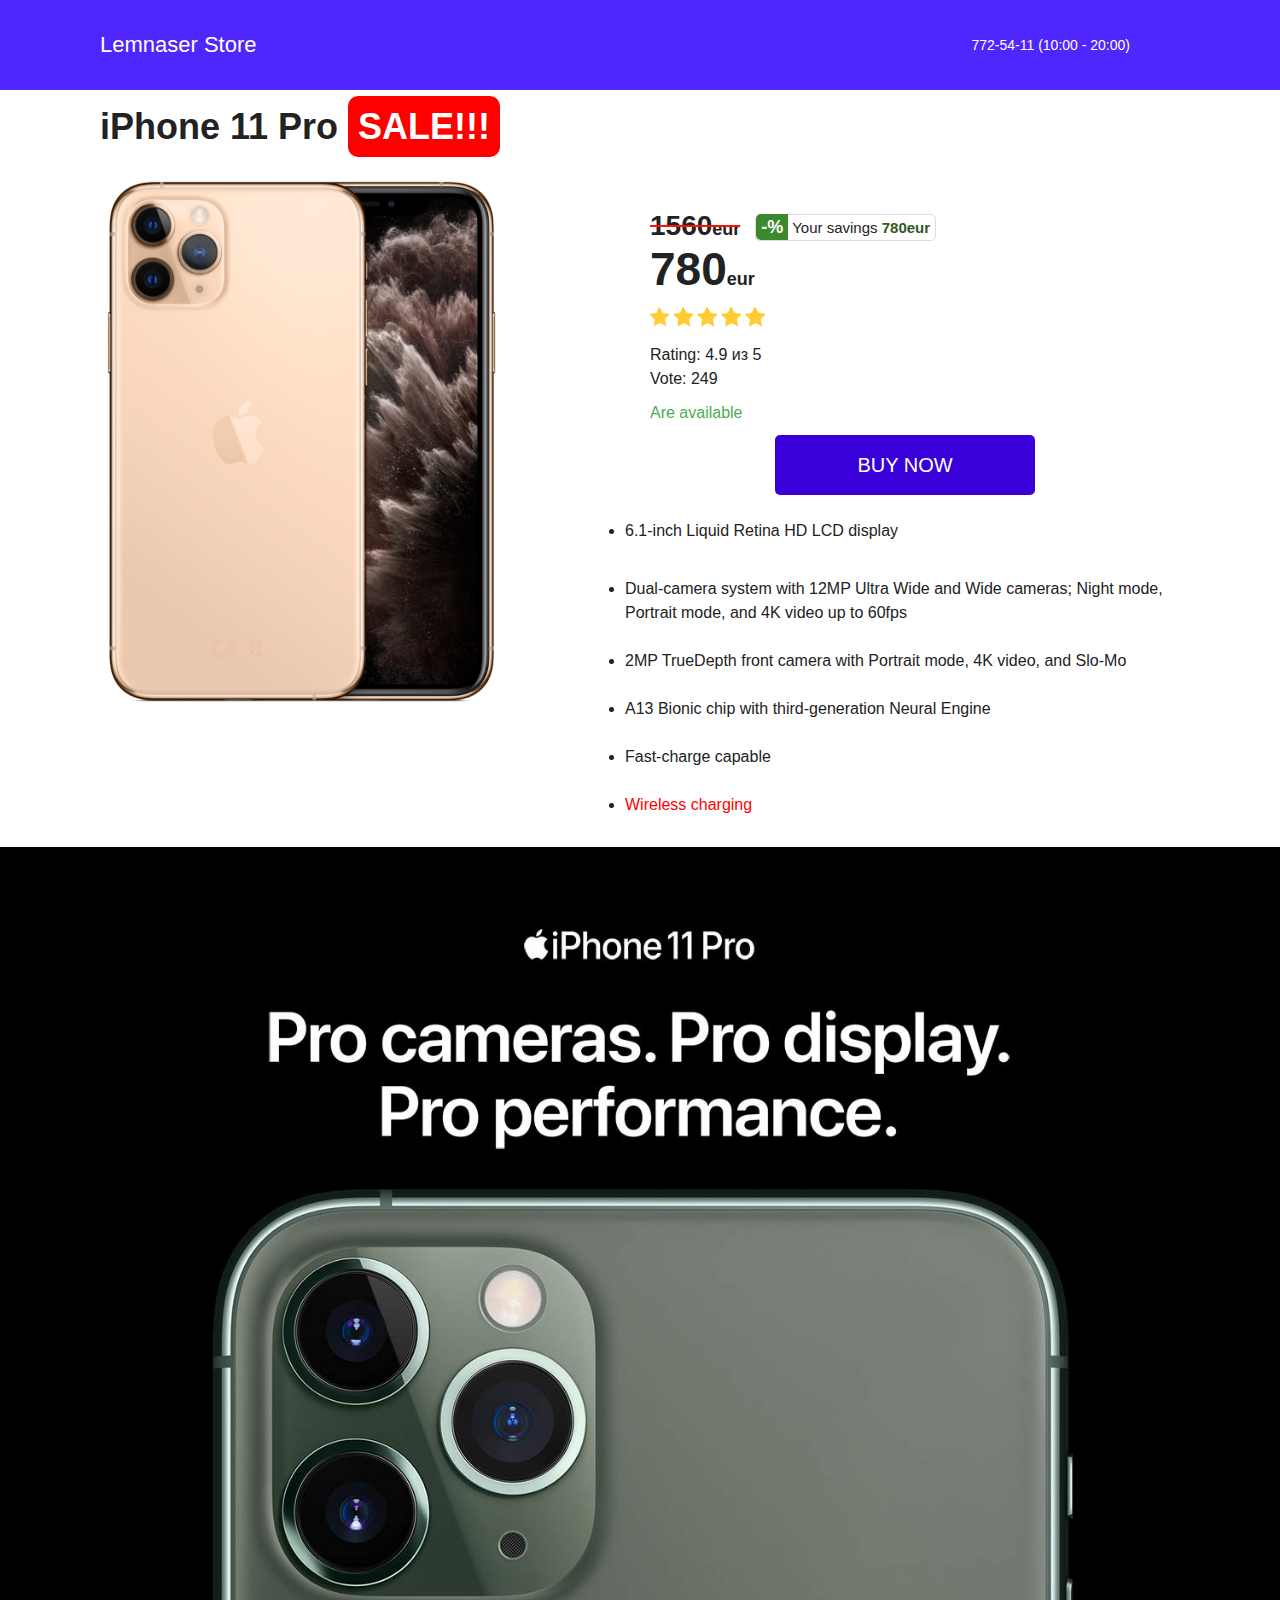
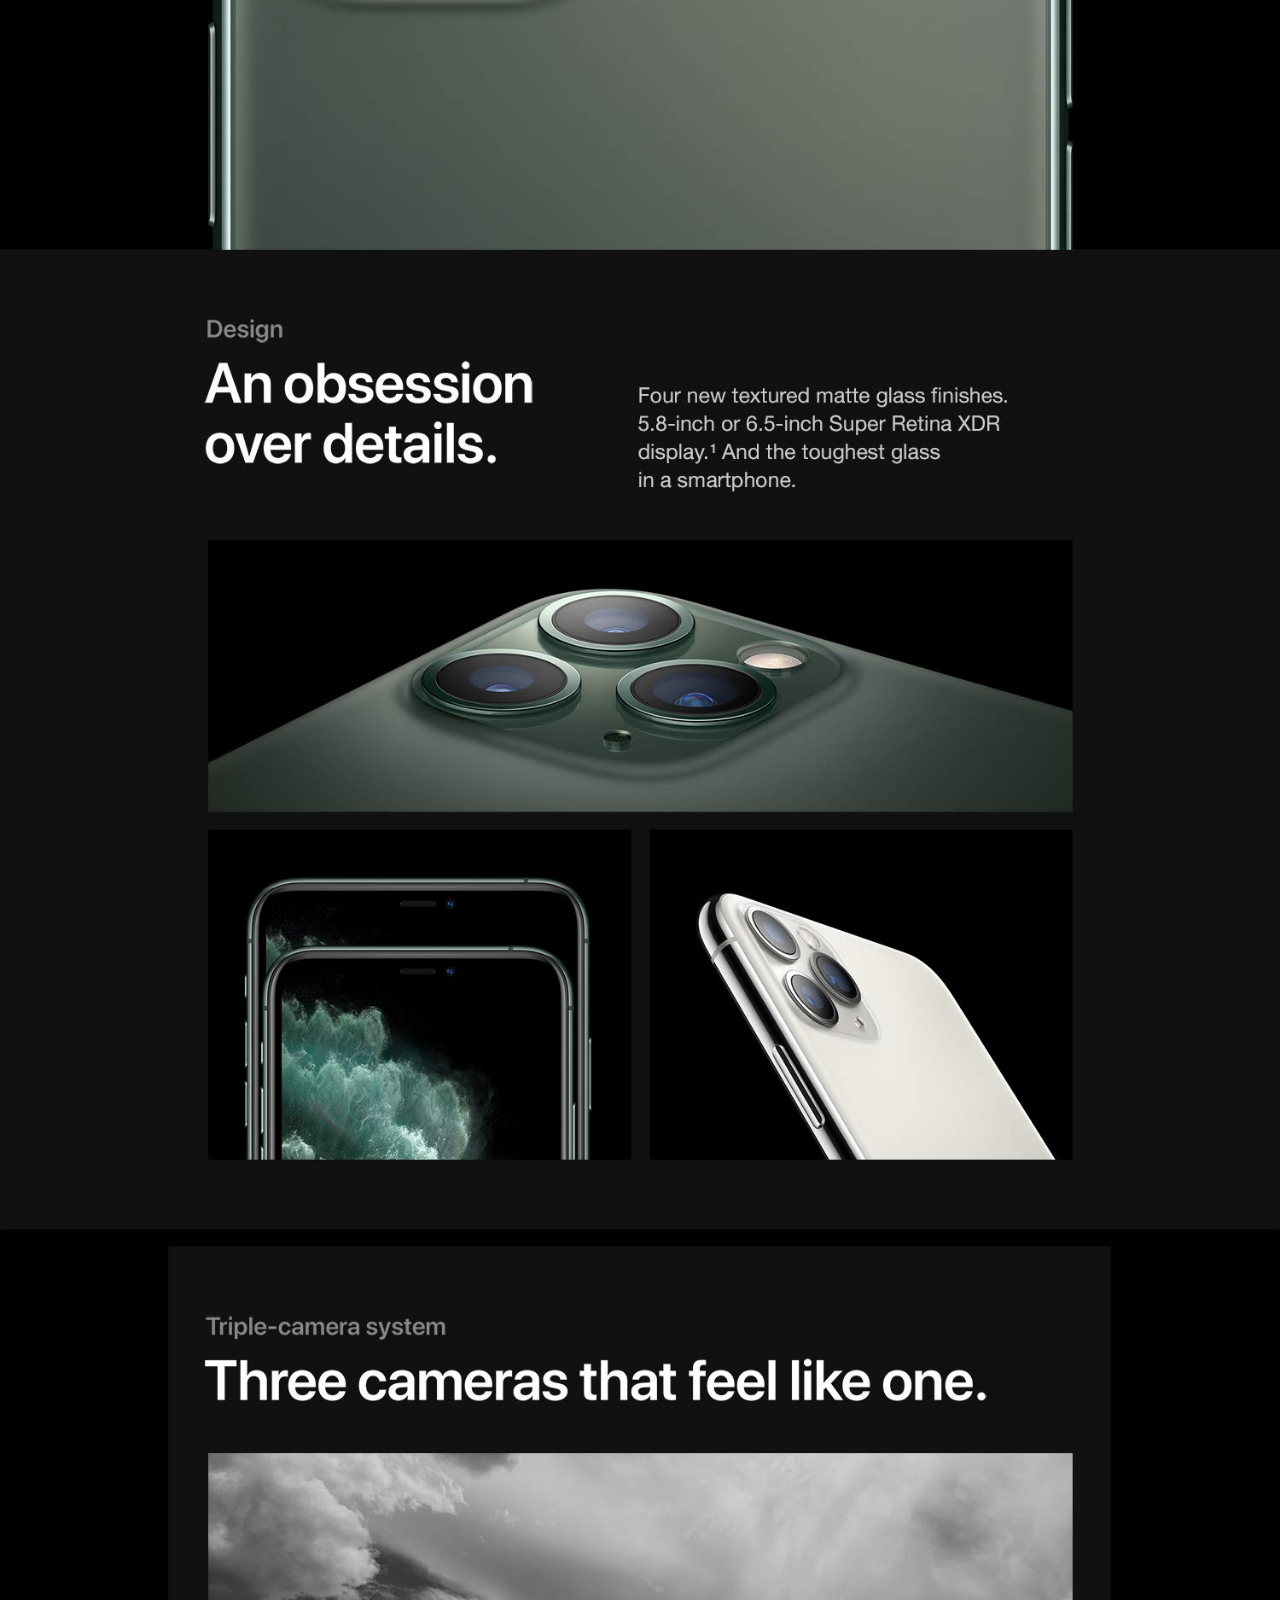
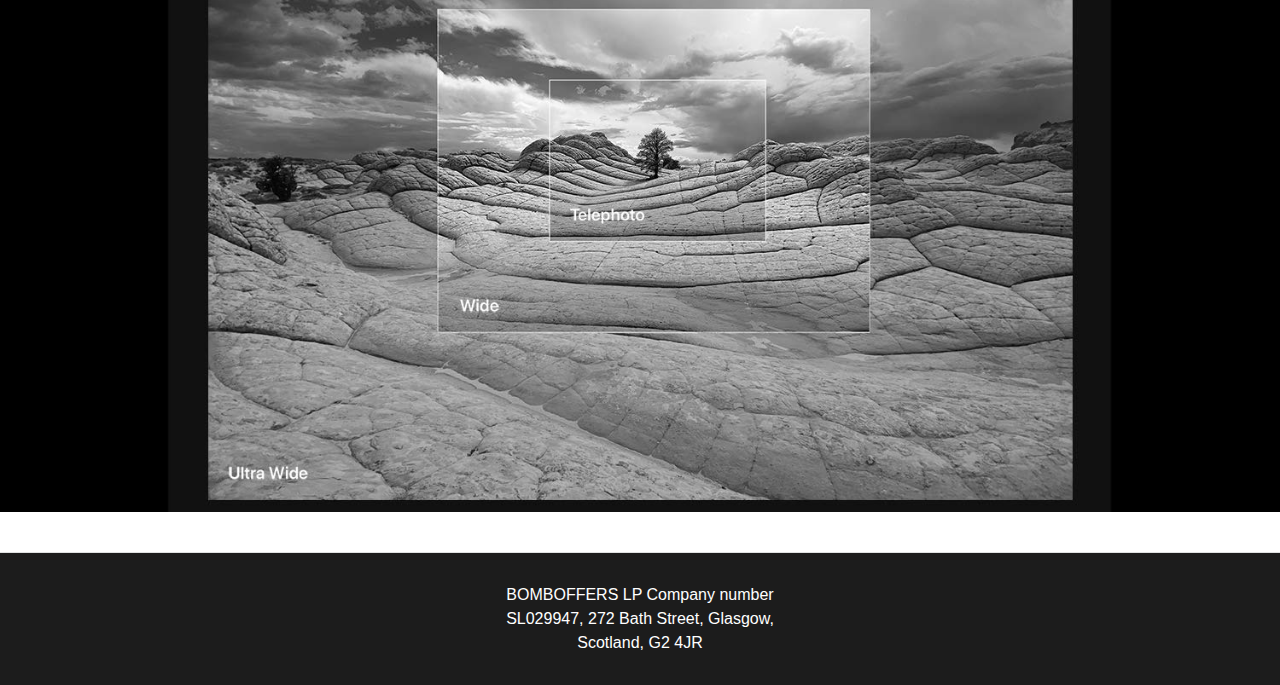
==== blue-land/index.html @ a0adcadd "a" ====
<!DOCTYPE html>

<html lang="en"><head><meta http-equiv="Content-Type" content="text/html; charset=UTF-8">

    <meta http-equiv="X-UA-Compatible" content="IE=edge">
    <meta name="viewport" content="width=device-width">

    <title>iPhone 11 Pro</title>




   <!--<base href="/w/">--><base href=".">

   <meta name="viewport" content="width=device-width">
   <link rel="shortcut icon" href="https://technoal.club/w/img/favicon.png" type="image/png">
   <link rel="stylesheet" href="assets/reset.css">
   <link rel="stylesheet" href="assets/GothamPro.css">
   <link rel="stylesheet" href="assets/settings.css">
   <link rel="stylesheet" href="assets/style.css">
   <link rel="stylesheet" href="assets/chat.css">
</head>
<body>


<section class="top-line" style="background: #5026ff;">
   <div class="wrap" >
      <div class="logo" style="color: #fff;">
          Lemnaser store </div>
      <ul>
         <li class="phoneTop"><a href="tel:772-54-11" class="tel" style="color: #fff;">772-54-11 <span>(10:00 - 20:00)</span></a></li>
      </ul>
   </div>
</section>

<section class="offer bottom">
   <div class="wrap">
      <h1>iPhone 11 Pro  <span style="background: red; font-weight: bold; text-transform: uppercase; padding: 10px; border-radius: 10px; color: #fff;">sale!!!</span></h1>

      <div class="offer_cont">
         <div class="left" style="padding-bottom: 90px;">
            <img src="assets/prod.jpg" style="width: 400px;">
         </div>
         <div class="right" >
               <div class="price">
                  <div class="oldPrice">
                     <div class="old"><span>1560</span><i>eur</i></div>
                     <div class="sale"><span>-%</span> Your savings <b> 780eur</b></div>
                  </div>
                  <div class="newPrice">
                     <span>780</span><i>eur</i>
                  </div>
               </div>
               <ul>
                  <li><img src="assets/rate5.png"></li>
                  <li>Rating: 4.9 из 5</li>
                  <li>Vote: 249</li>
                  <li class="instock">Are available</li>
               </ul>

            <a href="#" class="link-btn">Buy now</a>
            <br>

         </div>
         <div class="descr">
             <ul>
                 <li>
                     <p>
6.1-inch Liquid Retina HD LCD display</p> <br>
                 </li>
                 <li>
                     <p>Dual-camera system with 12MP Ultra Wide and Wide cameras; Night mode, Portrait mode, and 4K video up to 60fps</p> <br>
                 </li>
                 <li>
                     <p>2MP TrueDepth front camera with Portrait mode, 4K video, and Slo-Mo</p> <br>
                 </li>
                 <li>
                     <p>A13 Bionic chip with third-generation Neural Engine
</p> <br>
                 </li>
                 <li>
                     <p>Fast-charge capable</p> <br>
                 </li>
                 <li>
                     <p style="color: #ff0000;">Wireless charging</p>
                 </li>
             </ul>
         </div>
      </div>

   </div>
</section>

<style>
    .link-btn {
        display:block;
        text-decoration: none;
        background: #3a00d9;
        width: 260px;
        height: 60px;
        margin: 0 auto;
        text-align: center;line-height: 60px;
        color: #fff;
        text-transform: uppercase;
        font-size: 20px;
        border-radius: 5px;
    }
    .descr {
        margin-top: 30px;
    }
    .descr li {
        list-style:outside !important;
    }

    </style>
<div class="images" style="background: #000;">
    <img src="assets/12.jpg" alt="">
    <img src="assets/21.jpg" alt="">
    <img src="assets/111.jpg" alt="">
    <img src="assets/222.jpg" alt="">
</div>
<style>
    .images img {
        display: block;
        margin: 0 !important;
        padding: 0 !important;

    }

    </style>
<footer class="footer" style="background: #1c1c1c; color: #fff;">
   <div class="wrap">
      BOMBOFFERS LP Company number SL029947, 272 Bath Street, Glasgow, Scotland, G2 4JR
   </div>
</footer>





<script type="text/javascript" src="assets/jquery.min.js"></script>
<script src="assets/init.js"></script>





</body></html>
---- blue-land/assets/GothamPro.css ----
@font-face {
    font-family: 'Gotham Pro';
    src: url('subset-GothamPro-Light.woff2') format('woff2'),
        url('subset-GothamPro-Light.woff') format('woff'),
        url('subset-GothamPro-Light.ttf') format('truetype');
    font-weight: 300;
    font-style: normal;
}
@font-face {
    font-family: 'Gotham Pro';
    src: url('subset-GothamPro.woff2') format('woff2'),
        url('subset-GothamPro.woff') format('woff'),
        url('subset-GothamPro.ttf') format('truetype');
    font-weight: 400;
    font-style: normal;
}
@font-face {
    font-family: 'Gotham Pro';
    src: url('subset-GothamPro-Medium.woff2') format('woff2'),
        url('subset-GothamPro-Medium.woff') format('woff'),
        url('subset-GothamPro-Medium.ttf') format('truetype');
    font-weight: 500;
    font-style: normal;
}
@font-face {
    font-family: 'Gotham Pro';
    src: url('subset-GothamPro-Bold.woff2') format('woff2'),
        url('subset-GothamPro-Bold.woff') format('woff'),
        url('subset-GothamPro-Bold.ttf') format('truetype');
    font-weight: 700;
    font-style: normal;
}
---- blue-land/assets/settings.css ----
@font-face {
 font-family: 'Appetite';
 src: url('../fonts/subset-Appetite.woff2') format('woff2'),
 url('../fonts/subset-Appetite.woff') format('woff'),
 url('../fonts/subset-Appetite.ttf') format('truetype');
 font-weight: normal;
 font-style: normal;
}

.m1-form ::-webkit-input-placeholder {
 color: #222;
}

.m1-form ::-moz-placeholder {
 color: #222;
}

.m1-form :-moz-placeholder {
 color: #222;
}

.m1-form :-ms-input-placeholder {
 color: #222;
}

.m1-form :focus::-webkit-input-placeholder {
 color: transparent;
}

.m1-form :focus::-moz-placeholder {
 color: transparent;
}

.m1-form :focus:-moz-placeholder {
 color: transparent;
}

.m1-form :focus:-ms-input-placeholder {
 color: transparent;
}

.hidden {
 display: none;
}

.center {
 text-align: center;
}

.just {
 text-align: justify;
 -moz-text-align-last: center;
 text-align-last: center;
}

.clrfix:after {
 content: '';
 display: block;
 clear: both;
}

.clear {
 clear: both;
 height: 0;
}

.ulfix {
 font-size: 0;
}

h1, h2, h3, h4, h5, h6 {
 font-weight: 700;
}

b, strong {
 font-weight: 700;
}

body {
 width: 100%;
 min-width: 320px;
 padding: 0;
 margin: 0 auto;
 font-family: 'Gotham Pro', Arial, Helvetica, sans-serif;
 font-weight: 400;
 font-size: 16px;
 line-height: 24px;
 color: #222;
 background: #fff;
}

section {
 width: 100%;
 max-width: 1920px;
 margin: 0 auto;
 padding: 45px 0;
}

.wrap {
 width: 1100px;
 padding: 0 10px;
 margin: 0 auto;
 height: 100%;
 position: relative;
}

.wrap:after {
 clear: both;
 content: "";
 display: table;
}

.nopad {
 padding: 0;
}

.m1-form input.field {
 position: relative;
 display: block;
 outline: 0;
 border: 1px solid #e6e6e6;
 background: #fafafa;
 width: 100%;
 height: 64px;
 line-height: 62px;
 margin: 0 auto 15px;
 padding: 0 20px;
 font-family: 'Gotham Pro', Arial, Helvetica, sans-serif;
 font-size: 16px;
 font-weight: 400;
 color: #222;
 text-align: center;
 -webkit-border-radius: 10px;
 -moz-border-radius: 10px;
 border-radius: 10px;
 -webkit-transition: all 0.2s;
 -moz-transition: all 0.2s;
 -o-transition: all 0.2s;
 -ms-transition: all 0.2s;
 transition: all 0.2s;
}

.button-m {
    position: relative;
    display: block;
    width: 300px;
    height: 70px;
    line-height: 70px;
    margin: 0 auto;
    border: none;
    text-align: center;
    font-family: 'Gotham Pro', Arial, Helvetica, sans-serif;
    font-size: 24px;
    font-weight: 700;
    text-decoration: none;
    cursor: pointer;
    color: #fff;
    background: #f5721c;
    border-radius: 5px;
    -webkit-transition: all 0.2s;
    -moz-transition: all 0.2s;
    -o-transition: all 0.2s;
    -ms-transition: all 0.2s;
    transition: all 0.2s;
    -webkit-appearance: none;
    -moz-appearance: none;
    appearance: none;
}

.button-m span {
	position: relative;
	padding-left: 30px;
}

.button-m span:before {
    content: '';
    width: 20px;
    height: 20px;
    position: absolute;
    background: url(../img/btn.png) no-repeat;
    left: 0;
    top: 3px;
}

.button-m:hover {
 	background: #f9883d;
}
.button-m:active {
 top: 1px;
}

h2.title {
 font-family: 'Gotham Pro', Arial, Helvetica, sans-serif;
 font-size: 36px;
 font-weight: bold;
 line-height: 42px;
 color: #222;
 margin: 0 0 35px 0;
}

h2.title span {

}


/*   video   */
.video-container {
 position: relative;
 padding-bottom: 56.25%;
 height: 0;
 overflow: hidden;
 background: #333;
}

.video-container iframe,
.video-container object,
.video-container embed,
.video-container .youtube {
 position: absolute;
 top: 0;
 left: 0;
 width: 100%;
 height: 100%;
}

/* Arrows */
.slick-slide img {
 margin: 0 auto;
}

.slick-prev, .slick-next {
    font-size: 0;
    line-height: 0;
    position: absolute;
    top: 230px;
    display: block;
    padding: 0;
    cursor: pointer;
    color: transparent;
    border: none;
    outline: none;
    background: url(../img/arrow-slider.png) 50% 50% no-repeat #f5721c;
    width: 40px;
    height: 40px;
    z-index: 3;
}

.slick-prev {
 left: -19px;
 -moz-transform: rotate(180deg);
 -webkit-transform: rotate(180deg);
 -o-transform: rotate(180deg);
 -ms-transform: rotate(180deg);
 transform: rotate(180deg);
}

.slick-next {
 right: -19px;
}

@media screen and (max-width: 1115px) {

    .wrap {
        width: 960px;
    }

}

@media screen and (max-width: 959px) {

 .wrap {
  width: 640px;
 }

}

@media screen and (max-width: 639px) {

 .wrap {
  width: 320px;
 }

}
---- blue-land/assets/style.css ----
/*   top-line   */

section.topTxt {
    padding: 0;
    background: url(../img/top-bg.jpg) no-repeat;
    text-align: center;
    color: #fff;
    font-family: 'Appetite', Arial, Helvetica, sans-serif;
    font-size: 38px;
    height: 70px;
    line-height: 70px;
}

.top-line {
    padding: 10px;

    background: #f0f0f0;
}
.top-line .logo {
    float: left;
    position: relative;
    font-size: 22px;
    line-height: 70px;
    font-family: 'Appetite', Arial, Helvetica, sans-serif;
    color: #222222;
    text-transform: capitalize;
}

.top-line .logo span {
    position: relative;
    margin-right: 10px;
    padding-right: 40px;
}

.top-line .logo span:before {
    content: '';
    width: 40px;
    height: 37px;
    background: url(../img/logo.png) no-repeat;
    position: absolute;
    right: 0px;
    top: -6px;
}

.top-line ul {
 float: right;
}

.top-line ul:after {
 display: block;
 clear: both;
 content: '';
}

.top-line ul a {
    text-transform: uppercase;
    color: #222;
    text-decoration: none;
}

.top-line ul a:hover {
    border-bottom: 2px solid #00b4ff;
    padding-bottom: 3px;
}

.top-line li {
    float: left;
    color: #222;
    font-size: 14px;
    height: 70px;
    line-height: 70px;
    padding-left: 20px;
}

.top-line li.phoneTop {
    background: url(../img/top-icon1.png) 0 50% no-repeat;
    padding-left: 30px;
    margin-right: 50px;
}
.top-line .tel {
    text-decoration: none;
    color: #222;
}

/*   offer   */

.offer {
    position: relative;
    color: #222;
    padding: 5px 0 0;
}

.offer h1 {
 position: relative;
 color: #222;
 font-size: 36px;
 font-weight: bold;
 line-height: 34px;
}

.offer_cont {
    clear: both;
    overflow: hidden;
    margin: 30px 0;
}

.offer_cont .left {
    width: 525px;
    float: left;
    text-align: left;
}

.offer_cont .right {
    width: 550px;
    padding: 40px 20px 0;
    float: right;
    position: relative;
}

.offer .sale {
    text-align: center;
    float: left;
    border: 1px solid #dcdcdc;
    border-radius: 5px;
    padding: 0 5px 0 0px;
    margin-left: 15px;
    font-size: 15px;
}


.offer .sale span {
    background: #3b892d;
    color: #fff;
    font-weight: bold;
    font-size: 18px;
    padding: 3px 5px;
    border-radius: 5px 0 0 5px;
}

.offer .sale b {
    color: #335823;
}

.offer .price {

}

.price .newPrice span {
    font-size: 46px;
    font-weight: bold;
    line-height: 55px;
}

.price .oldPrice {
    overflow: hidden;
    clear: both;
}

.price .old {
    float: left;
    position: relative;
}

.price .old span {
    font-size: 28px;
    font-weight: bold;
}

.price .old:before {
    content: '';
    position: absolute;
    width: 100%;
    height: 2px;
    background: #ff1300;
    top: 40%;
}

.price i {
    font-style: normal;
    font-weight: bold;
    font-size: 18px;
}

.oneClick {
    width: 300px;
    text-align: center;
    margin-top: 10px;
}

.oneClick a {
    text-decoration: none;
    border-bottom: 1px dashed;
    padding-bottom: 2px;
    color: #00a9f6;
}

.offer ul {

}

.offer ul li:nth-child(1) {
    padding: 10px 0;
}

.offer li.instock {
    color: #4bae50;
    padding: 10px 0;
}

.offer a.button-m {
    margin-left: 0;
    margin-top: 15px;
}

.offer .garant {
    border-top: 1px solid #e2e2e3;
    margin: 40px 0 0;
    padding-top: 20px;
}

.offer .garant p {
    position: relative;
    font-size: 15px;
    padding: 15px 0 0 25px;
}

.offer .garant p:before {
    content: '';
    position: absolute;
    bottom: 3px;
    left: 0;
    width: 17px;
    height: 18px;
    background: url(../img/offer_i1.png) no-repeat;
}
.offer .garant p:last-child:before {
    background: url(../img/offer_i2.png) no-repeat;
}


.offer.bottom {
 padding-top: 20px;
}

.offer.bottom .title {
 float: right;
 padding-right: 10px;
}


.offer.bottom form {
    width: 300px;
}

.offer .order_form {
 float: left;
 width: 360px;
 background: #fff;
 padding: 0 30px 20px;
 margin: 12px 0 20px;
 -webkit-box-shadow: 0 0 25px rgba(3, 3, 3, 0.1);
 -moz-box-shadow: 0 0 25px rgba(3, 3, 3, 0.1);
 box-shadow: 0 0 25px rgba(3, 3, 3, 0.1);
 -webkit-border-radius: 5px;
 -moz-border-radius: 5px;
 border-radius: 5px;
}

.order_form .title_form {
 display: inline-block;
 width: 100%;
 margin: -12px 0 15px;
 background: #65c3bc;
 color: #fff;
 font-family: 'Appetite', Arial, Helvetica, sans-serif;
 font-size: 28px;
 line-height: 34px;
 text-align: center;
 padding: 10px 0;
 -webkit-border-radius: 10px;
 -moz-border-radius: 10px;
 border-radius: 10px;
}

.order_form .title_form span {
 display: block;
 font-size: 32px;
}

.order_form .price {
 background: url("../img/price-bg2.png") 0 0 no-repeat;
 margin-left: 0;
}

.order_form .stock {
 color: #222;
 margin-left: 0;
}

.order_form .stock b {
 color: #fff;
}

.order_form .last_day {
 text-align: center;
 font-size: 14px;
 padding-bottom: 15px;
 margin-top: -10px;
}

/*   b1   */

.b1 {
    background: #f6f6f6;
    padding: 30px 0 40px;
}


.footOffer {
    position: relative;
    text-align: center;
}
.footOffer p {
    display: inline-block;
    position: relative;
    width: 49%;
}
.footOffer p:first-child {
    border-right: 1px solid #e0e1e1;
}
.footOffer span {
    position: relative;
}
.footOffer span:before {
    content: '';
    position: absolute;
    width: 18px;
    height: 18px;
    background: url(../img/deliv.png) no-repeat;
    left: -23px;
    top: 0px;
}
.footOffer p:last-child span:before {
    background: url(../img/offer_i2.png) no-repeat;
}

/*   footer   */

.footer {
    text-align: center;
    padding: 30px 0;
    border-top: 1px solid #e0e1e1;
    background: #f0f0f0;
    margin-top: 40px;
}

.footer .wrap {
    width: 300px;
    margin: 0 auto;
}

.footer img {
 display: block;
 margin: 0 auto 15px;
}

.footer a {
 display: inline-block;
 font-size: 15px;
 color: #333;
 margin: 0 5px;
}

.footer a:hover {
 text-decoration: none;
}


/* The Modal (background) */
.modal {
    display: none;
    position: fixed;
    z-index: 99999;
    padding-top: 100px;
    left: 0;
    top: 0;
    width: 100%;
    height: 100%;
    overflow: auto;
    background-color: rgb(0,0,0);
    background-color: rgba(0, 0, 0, 0.9);
}

.modal-content {
    position: relative;
    background-color: #fefefe;
    margin: auto;
    padding: 15px;
    border: 1px solid #888;
    width: 400px;
}

.modal-content p {
    font-size: 16px;
}

.modal-content form {
    margin: 15px 0 0;
}

.modal-content button {
    width: 100%;
}

.close {
    color: #aaaaaa;
    position: absolute;
    font-size: 28px;
    font-weight: bold;
    right: 10px;
    top: 5px;
}

.close:hover,
.close:focus {
  color: #000;
  text-decoration: none;
  cursor: pointer;
}

@media (max-width: 1115px) {

.top-line li.phoneTop {
    margin-right: 5px;
}

.offer_cont .left {
    width: 475px;
}

.offer_cont .right {
    width: 450px;
}

.offer .garant p:before {
    top: 50%;
}
.char_cont .left {
    width: 400px;
}


}

@media screen and (max-width: 1040px) {

 .slick-next {
  right: 0;
 }

 .slick-prev {
  left: 0;
 }

 .rev-slider-v1,
 .rev-slider-v2 {
  padding: 0 20px;
 }

 .rev-slider-v1 .item,
 .rev-slider-v2 .item {
  padding: 0 10px;
 }

}

@media screen and (max-width: 959px) {

  h2.title {
  font-size: 32px;
  line-height: 34px;
  margin-bottom: 25px;
 }

 section {
  padding: 40px 0;
 }

 .b1 {
  height: auto;
  padding: 40px 0;
  background: #fff;
 }

 .b1 .wrap {
  padding-left: 10px;
 }

section.topTxt {
    font-size: 30px;
}

.offer_cont .left {
    float: none;
    width: 100%;
    text-align: center;
}

.offer_cont .right {
    width: 100%;
    float: none;
}

.char {
    float: none;
}

.char_cont .left {
    width: 96%;
    margin: 0 auto;
    float: none;
}

.char_cont .right {
    float: none;
    margin-top: 50px;
}

.topRev .left .verif {
    display: none;
}

.review .photo img {
    width: 47%;
}

.footOffer p {
    display: block;
    width: 100%;
    margin-top: 15px;
}

.top-line li {
    display: none;
}

li.phoneTop {
    display: block;
}



}

@media screen and (max-width: 639px) {

 .top-line ul {
  display: none;
 }

 .top-line .logo {
  float: none;
  text-align: center;
 }


.offer h1 {
    display: block;
    text-align: center;
    font-size: 20px;
    line-height: 23px;
}


.offer .price {
    margin: 20px 0 0;
}

 .offer a.button-m {
  margin-left: 0;
 }

.offer .sale {
    float: none;
    position: absolute;
    top: 15px;
}

.offer_cont .right {
    padding: 40px 0 0;
}

.char p {
    text-align: left;
}
.char b {
    float: none;
    display: block;
}
.char {
    padding: 0 5px;
}

.char_cont .right {
    width: 100%;
    margin-top: 30px;
    margin-left: 0;
}



 h2.title {
  font-size: 26px;
  line-height: 30px;
  margin-bottom: 20px;
 }


 .rev-slider-v2 .slick-prev,
 .rev-slider-v2 .slick-next {
  top: 93px;
 }

 .slick-prev, .slick-next {
  top: 93px;
 }

 .topRev .left {
    float: none;
}

.topRev .left .verif {
    display: block;
    width: 230px;
    margin: 10px auto;
}

.topRev .right {
    float: none;
    width: 100%;
    margin-top: 20px;
}

.review .photo img {
    width: 100%;
    margin: 5px 0;
}

.footOffer p {
    width: 80%;
    margin: 20px auto 0;
}

.footOffer p:first-child {
    border:none;
}



 .offer .order_form {
  float: none;
  width: auto;
  padding: 0 10px 20px;
  margin: 0 -10px 20px;
 }

 section.topTxt {
    line-height: 26px;
    font-size: 24px;
    padding-top: 7px;
}

.top-line {
    height: auto;
}

.modal-content {
    width: 300px;
}



}
---- blue-land/assets/chat.css ----
.bgg-popup {
	position: absolute;
	background-color: rgba(0, 0, 0, .5);
	top: 0;
	left: 0;
	right: 0;
	bottom: 0;
	height: 100%;
	z-index: 9;
	display: none
}

.popup {
	background-color: #f2f8f7;
	padding: 65px 25px 20px;
	max-width: 400px;
	display: block;
	margin-left: auto;
	margin-right: auto;
	position: fixed;
	width: 100%;
	top: 50px;
	left: 0;
	right: 0;
	z-index: 999999;
	border: 2px solid #333;
	display: block;
	-webkit-box-shadow: #333 0 0 35px;
	box-shadow: #333 0 0 35px;
	-webkit-border-radius: 16px;
	border-radius: 16px;
	overflow: hidden;
	display: none
}

.popup .pop-top {
	background-color: #000;
	height: 65px;
	position: absolute;
	left: 0;
	right: 0;
	top: 0;
	text-align: center
}

.popup .table1 {
	height: 65px
}

.popup h2 {
	font-size: 28px;
	margin-bottom: 0
}

.popup .close {
	width: 30px;
	height: 30px;
	position: absolute;
	right: 15px;
	-webkit-background-size: 100%;
	-webkit-background-size--o-background-size: 100%;
	-webkit-background-size-background-size: 100%;
	background-position: 50% 50%;
	background-image: url(../img/close.png);
	top: 50%;
	margin-top: -15px
}

.popup .but-wrap {
	margin-top: 20px;
	padding-left: 0
}

.popup .block+.block {
	margin-top: 20px
}

.popup button {
	height: 60px;
	width: 100%;
	font-size: 20px;
	text-transform: uppercase;
	color: #fff;
	margin-top: 12px;
	display: block;
	border: 1px solid #fff;
	outline: 0;
	background-size: cover;
	font-weight: 900;
	position: relative;
	z-index: 11
}

.popup button span {
	position: relative;
	z-index: 1
}

.popup p {
	font-size: 11px;
	margin-top: 20px;
	text-align: center;
	line-height: 1.5;
	margin-bottom: 15px;
	font-weight: 400
}

.popup input[type=text] {
	width: 100%;
	display: block;
	height: 30px;
	border: #333 1px solid;
	outline: 0;
	padding-left: 15px;
	-webkit-border-radius: 4px;
	border-radius: 4px
}

.popup input[type=text]:focus {
	-webkit-box-shadow: rgba(0, 0, 0, .5) 0 0 5px;
	box-shadow: rgba(0, 0, 0, .5) 0 0 5px
}

.popup h2 {
	color: #fff
}

.popup .secure {
	text-transform: none;
	margin-top: 20px;
	font-size: 12px;
	margin-bottom: 0
}

.popup .secure span {
	display: inline-block;
	vertical-align: middle
}

.popup .secure img {
	display: inline-block;
	vertical-align: middle;
	margin-right: 10px
}

.chat {
	position: fixed;
	background-color: #fff;
	max-width: 320px;
	bottom: 0;
	right: 0;
	-webkit-box-shadow: rgba(51, 51, 51, 0.34) 0 0 18px;
	box-shadow: rgba(51, 51, 51, 0.34) 0 0 18px;
	z-index: 99999;
	width: 100%;
	-webkit-border-radius: 26px 0 0 0;
	border-radius: 26px 0 0 0
}

.chat .block {
	margin-top: 5px
}

.chat .block label {
	color: #000;
	font-size: 12px
}

.chat .chat-header {
	font-size: 16px;
	color: #fff;
	position: absolute;
	left: 0;
	top: 0;
	width: 100%;
	background-color: #1c4bf5;
	padding: 15px 30px;
	position: relative;
	cursor: pointer;
	-webkit-border-radius: 26px 0 0 0;
	border-radius: 26px 0 0 0;
}

.chat .chat-header img {
	margin-right: 10px
}

.chat .chat-header .close1 {
	width: 20px;
	height: 20px;
	display: block;
	position: absolute;
	right: 12px;
	top: 50%;
	margin-top: -10px;
	background-repeat: no-repeat;
	background-image: url(../img/close.png);
	background-size: 100%
}

.chat .message-area {
	padding: 15px 15px 15px
}

.chat .message-area::after {
	content: "";
	clear: both;
	display: table
}

.chat .message-block {
	background-color: #afe6af;
	font-size: 14px;
	-webkit-border-radius: 10px;
	border-radius: 10px;
	height: 40px;
	line-height: 40px;
	position: relative;
	float: right;
	padding: 0 20px
}

.chat .chat-time {
	font-size: 12px;
	position: absolute;
	left: -40px
}

.chat .message-block-triangle {
	position: absolute;
	right: -7px;
	top: 50%;
	margin-top: -7px;
	border-top: 7px solid transparent;
	border-bottom: 7px solid transparent;
	border-left: 7px solid #afe6af
}

.chat .chat-content {
	display: none
}

.chat .chat-form-wrapper {
	background-color: #f2f8f7;
	padding: 20px 15px 20px
}

.chat .chat-form-wrapper .chat-form-title {
	margin-bottom: 10px
}

.chat .message-block2 {
	background-color: #afe6af;
	float: right;
	clear: both;
	margin-top: 5px;
	display: none
}

.chat .message-block-triangle2 {
	position: absolute;
	right: -7px;
	top: 50%;
	margin-top: -7px;
	border-top: 7px solid transparent;
	border-bottom: 7px solid transparent;
	border-left: 7px solid #afe6af
}

.chat input[type=tel], .chat input[type=text] {
    width: 100%;
    font-family: inherit;
    font-size: 16px;
    display: block;
    height: 30px;
    background-color: #fff;
    color: #fff;
    border: none;
    outline: 0;
    padding-left: 15px;
    border: 1px solid #333;
}

.chat .but-wrap {
	padding-left: 0;
	padding-right: 0;
	margin-top: 15px
}

.chat .but-wrap .shadow {
	height: 65px;
	bottom: -5px
}

.chat .but-wrap button {
    background: #6fd66f;
    width: 290px;
    font-size: 20px;
    height: 65px;
    border: none;
    outline: 0;
    font-family: inherit;
    color: #222;
    cursor: pointer;
}

.chat .but-wrap button span {
	position: relative;
	z-index: 1
}

@-webkit-keyframes btn {
	0% {
		width: 0
	}

	100% {
		width: 100%
	}

}

@keyframes btn {
	0% {
		width: 0
	}

	100% {
		width: 100%
	}

}

@media only screen and (max-width:991px) {
	
	.chat {
		display: none !important
	}

}

@media only screen and (max-width:800px) {
	.popup .close {
		width: 18px;
		height: 18px;
		margin-top: -9px
	}

	.popup button {
		font-size: 16px
	}

	.popup .secure {
		font-size: 10px
	}

	.popup {
		top: 10px
	}

}

.chat .message-block2{
  display: none;
}
.chat .message-block-wrapper
{ text-align: left; }
.chat .message-block
{ margin-left: 38px; max-width: 223px; float: none; display: inline-block; background-color: rgb(224, 224, 224); text-align: left; padding: 12px 20px; height: auto; line-height: 1; position: relative; }
.chat .message-block2
{ background-color: #afe6af; display: none; }
.chat .chat-time
{ position: absolute; left: -40px; top: 50%; margin-top: -7px; }
.chat .message-block-triangle
{ position: absolute; right: auto; left: -7px; top: 50%; margin-top: -7px; border-top: 7px solid transparent; border-bottom: 7px solid transparent; border-right: 7px solid rgb(224, 224, 224); border-left: 0; }
.chat .message-block-triangle2
{ border-left: 0; border-right: 7px solid rgb(175, 230, 175); }
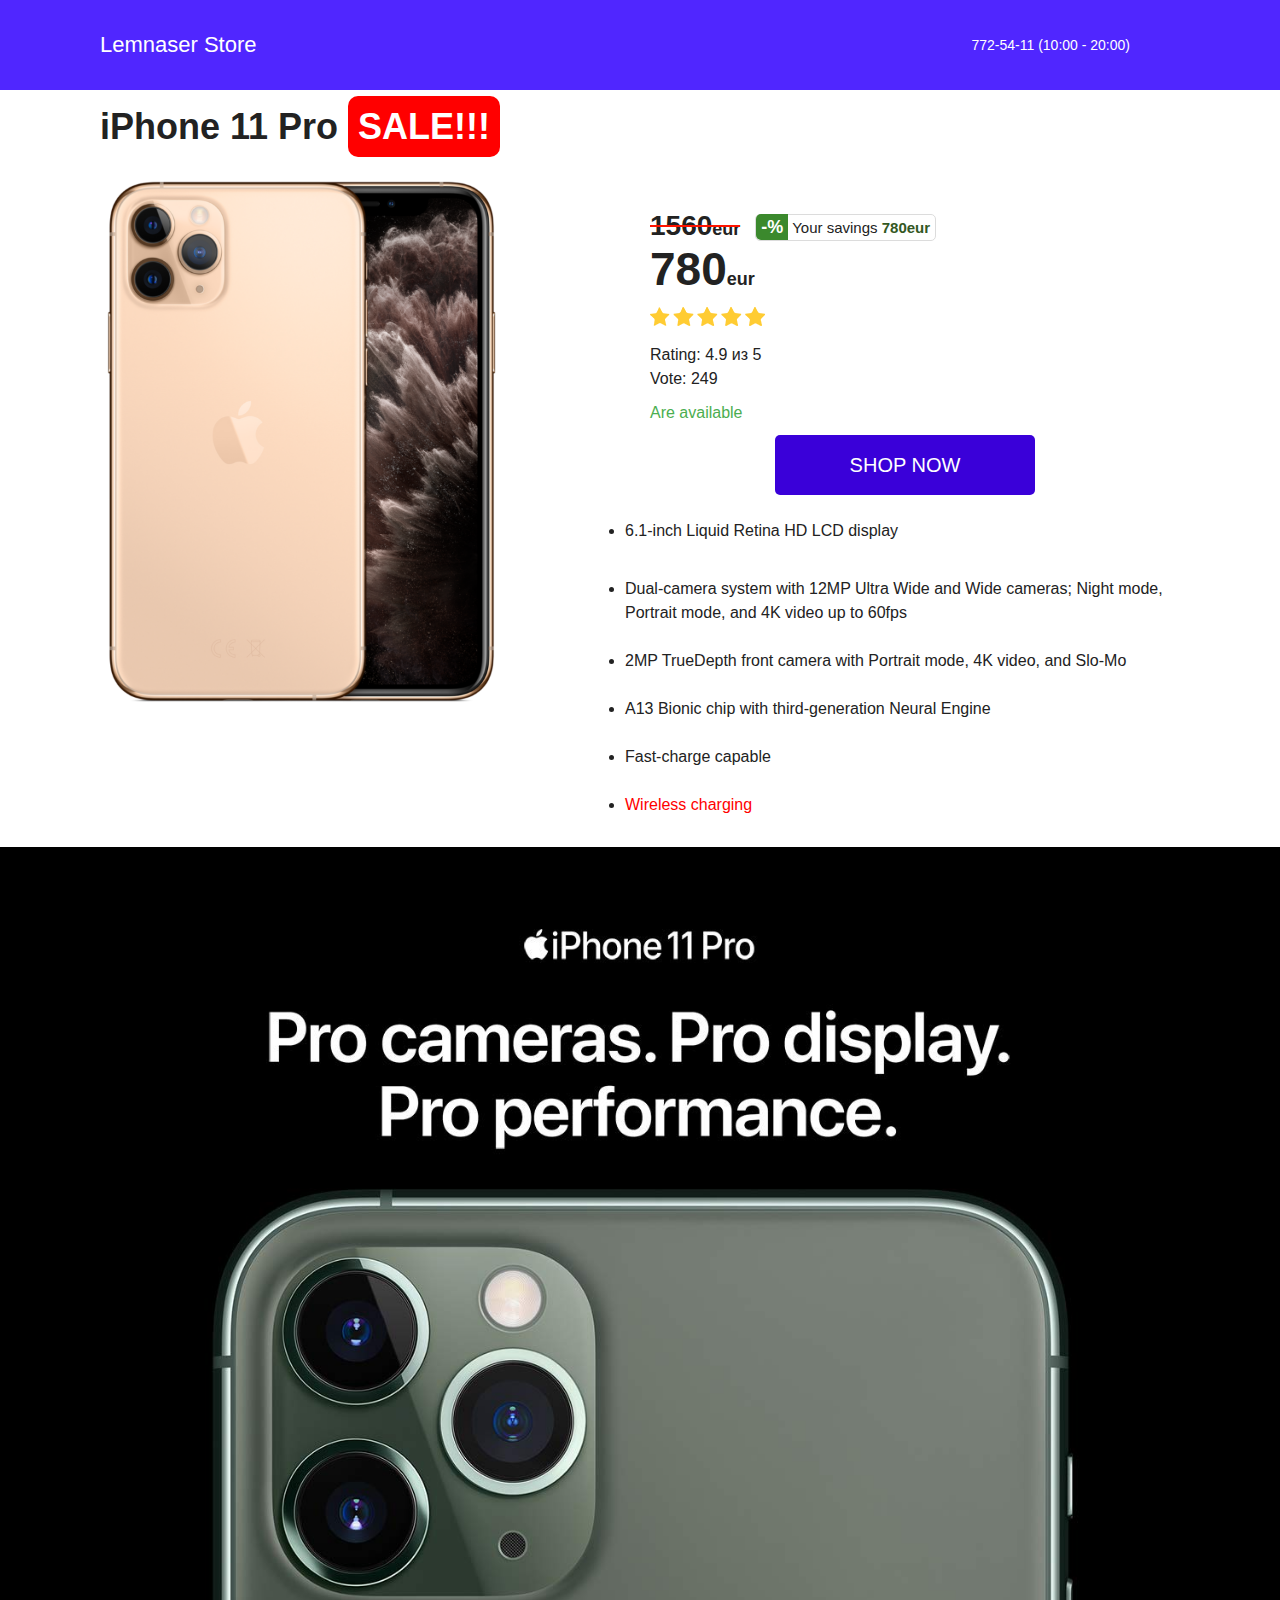
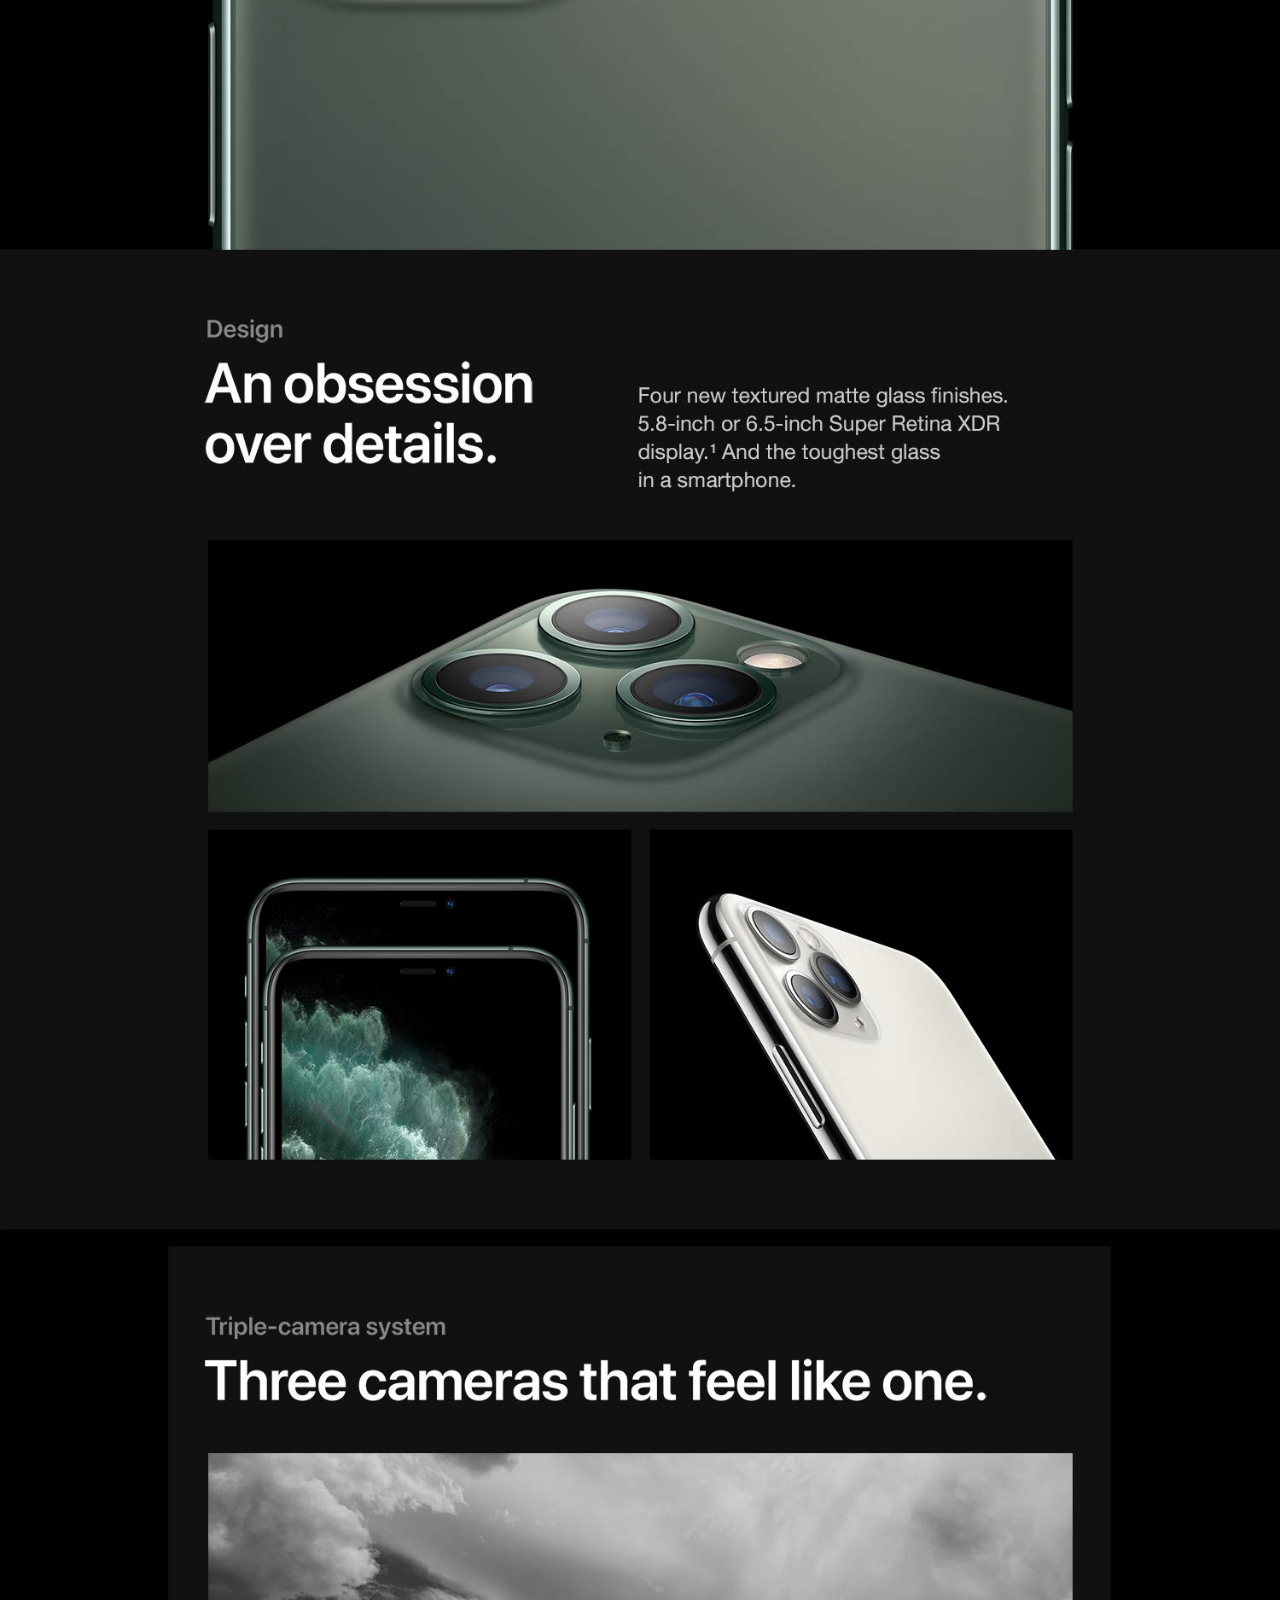
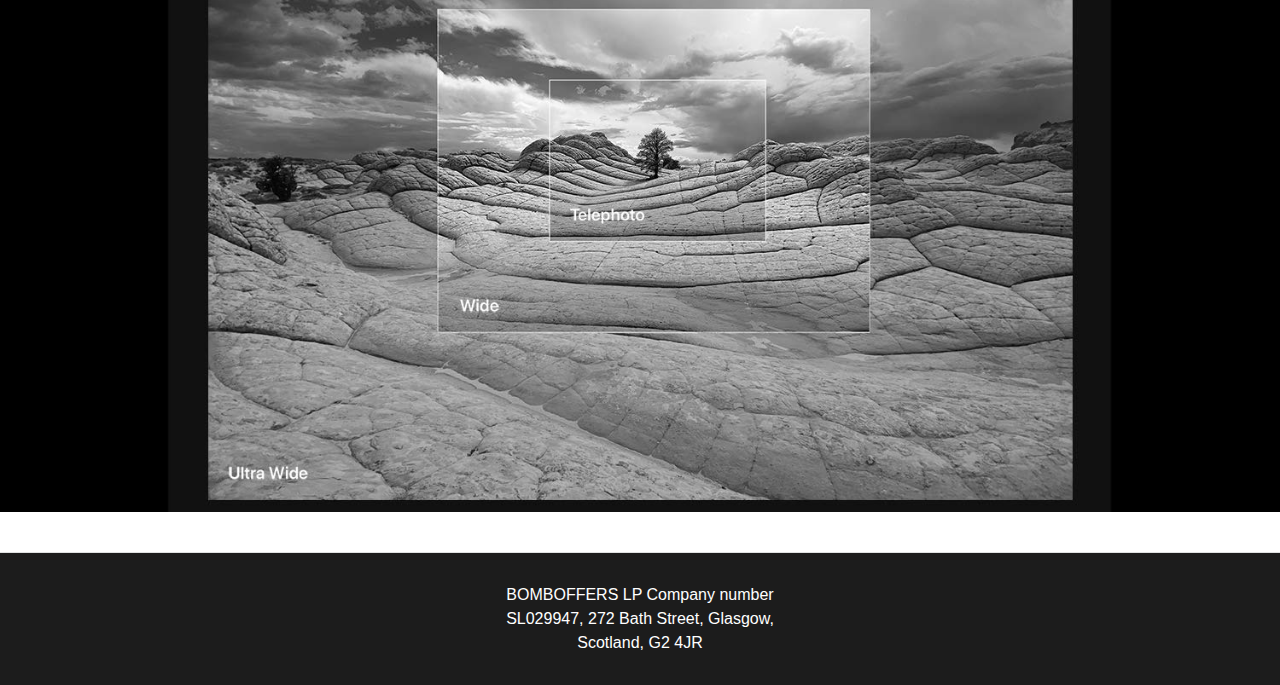
==== commit 848d4fc0: "as" ====
--- a/blue-land/index.html
+++ b/blue-land/index.html
@@ -58,7 +58,7 @@
                   <li class="instock">Are available</li>
                </ul>
 
-            <a href="#" class="link-btn">Buy now</a>
+            <a href="#" class="link-btn">Shop now</a>
             <br>
 
          </div>
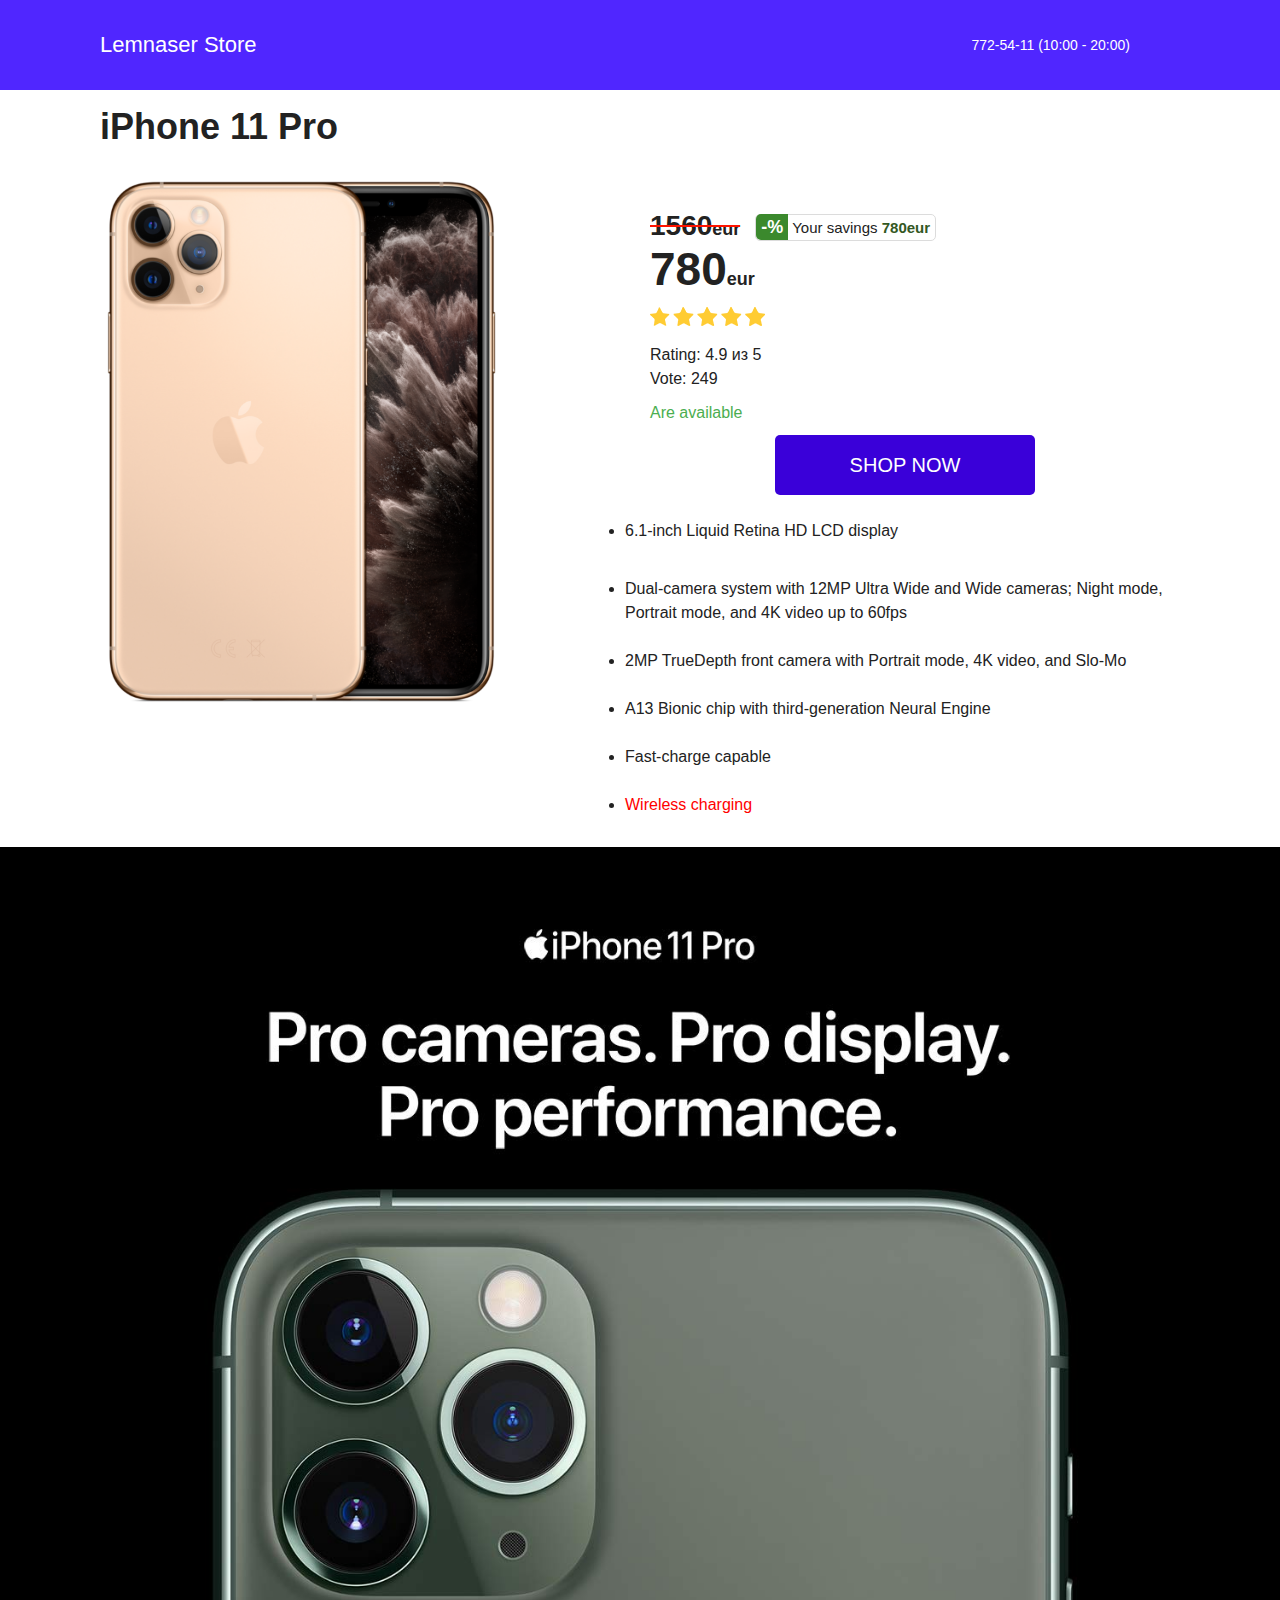
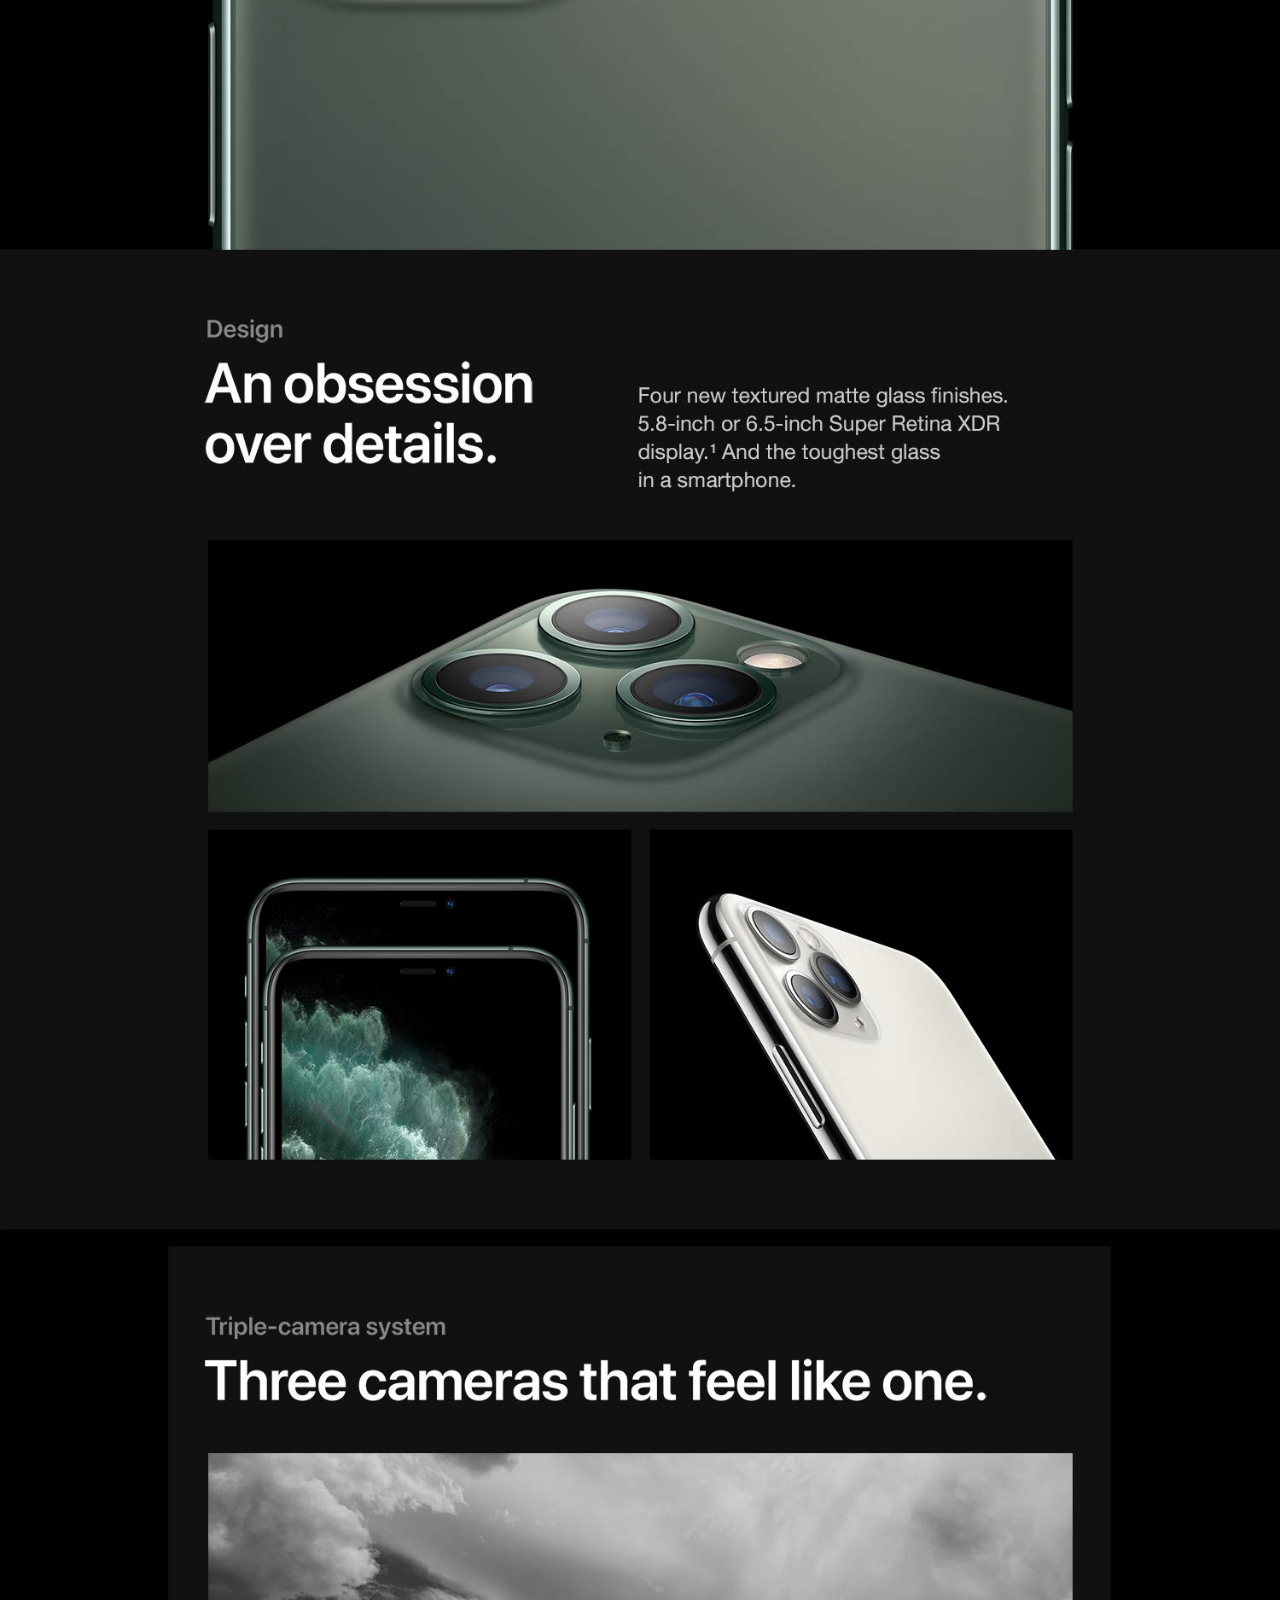
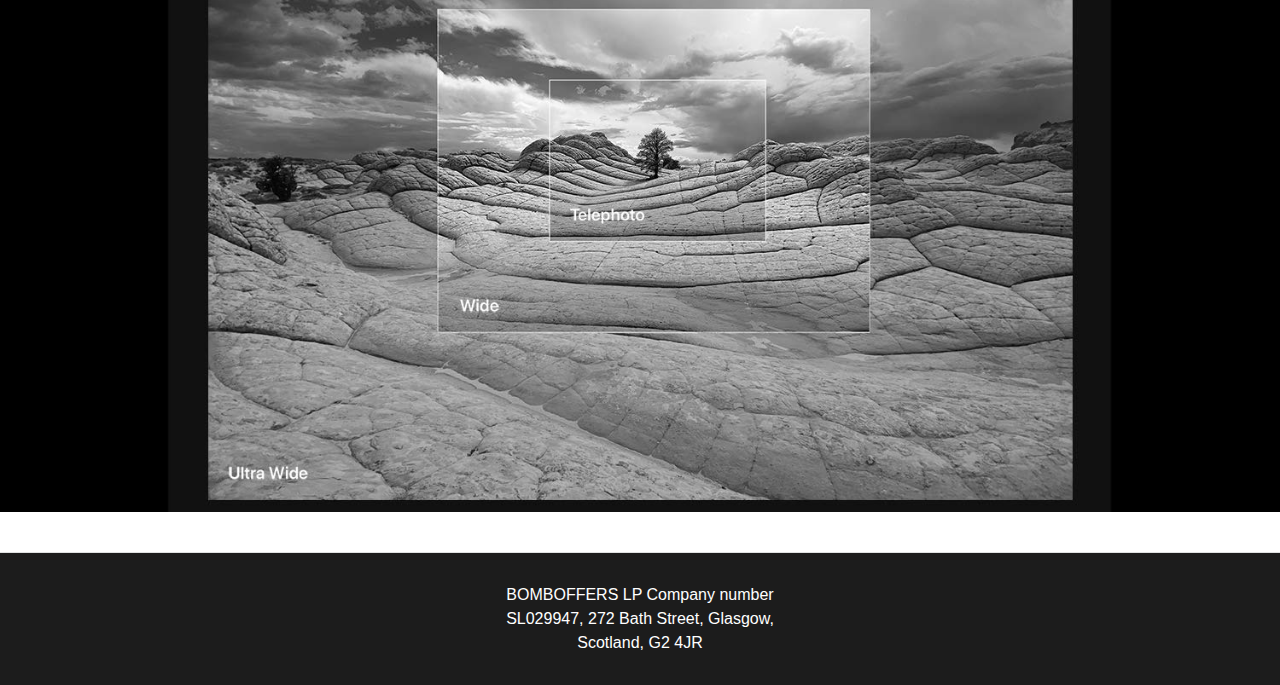
==== commit d4d33ea5: "фы" ====
--- a/blue-land/index.html
+++ b/blue-land/index.html
@@ -35,7 +35,7 @@
 
 <section class="offer bottom">
    <div class="wrap">
-      <h1>iPhone 11 Pro  <span style="background: red; font-weight: bold; text-transform: uppercase; padding: 10px; border-radius: 10px; color: #fff;">sale!!!</span></h1>
+      <h1>iPhone 11 Pro</h1>
 
       <div class="offer_cont">
          <div class="left" style="padding-bottom: 90px;">
